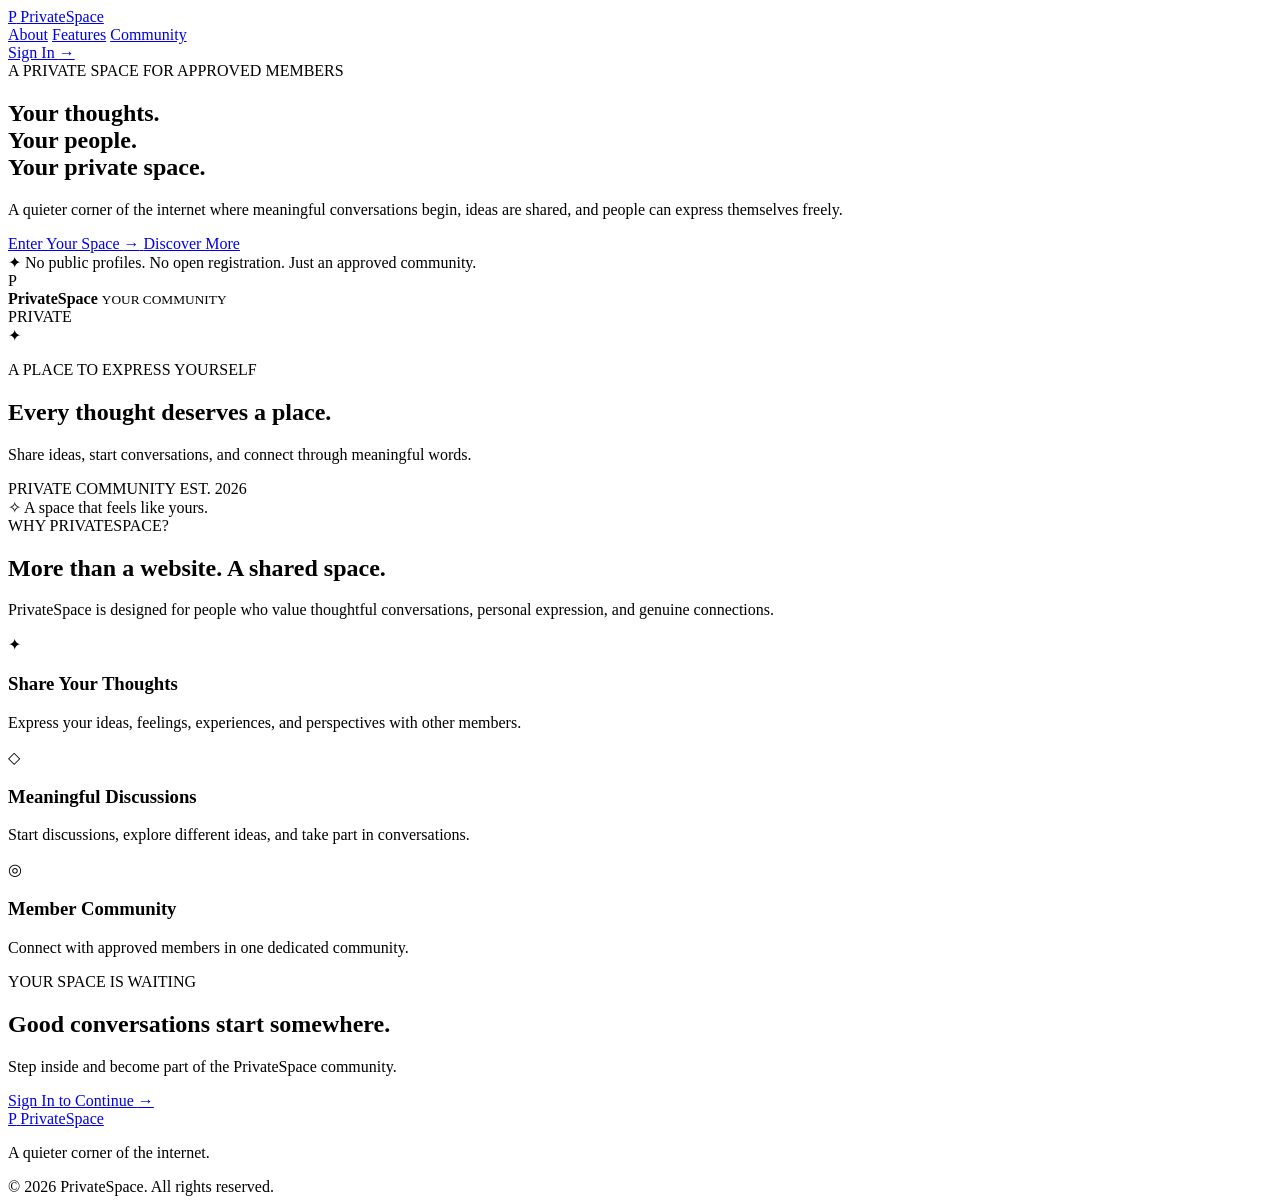
==== index.html @ 5de23e4b "Add files via upload" ====
<!DOCTYPE html>
<html lang="en">

<head>
    <meta charset="UTF-8">
    <meta name="viewport" content="width=device-width, initial-scale=1.0">

    <title>PrivateSpace | A Place of Your Own</title>

    <!-- Website font -->
    <link rel="preconnect" href="https://fonts.googleapis.com">
    <link rel="preconnect" href="https://fonts.gstatic.com" crossorigin>

    <link href="https://fonts.googleapis.com/css2?family=DM+Sans:wght@400;500;600;700&family=Playfair+Display:wght@500;600;700&display=swap" rel="stylesheet">

    <!-- Main website design -->
    <link rel="stylesheet" href="./css/style.css">
</head>

<body>

    <!-- Background lighting -->
    <div class="background-glow glow-one"></div>
    <div class="background-glow glow-two"></div>

    <!-- Main website container -->
    <div class="page-container">

        <!-- Navigation -->
        <header class="top-header">

            <a href="./index.html" class="brand">
                <span class="brand-icon">P</span>
                <span>Private<span class="brand-light">Space</span></span>
            </a>

            <nav class="navigation">
                <a href="#about">About</a>
                <a href="#features">Features</a>
                <a href="#community">Community</a>
            </nav>

            <a href="./login.html" class="header-button">
                Sign In <span>→</span>
            </a>

        </header>


        <!-- Welcome section -->
        <main>

            <section class="hero-section">

                <div class="hero-content">

                    <div class="hero-label">
                        <span class="status-dot"></span>
                        A PRIVATE SPACE FOR APPROVED MEMBERS
                    </div>

                    <h1>
                        Your thoughts.
                        <br>
                        Your people.
                        <br>
                        <span>Your private space.</span>
                    </h1>

                    <p class="hero-description">
                        A quieter corner of the internet where meaningful
                        conversations begin, ideas are shared, and people
                        can express themselves freely.
                    </p>

                    <div class="hero-actions">

                        <a href="./login.html" class="primary-button">
                            Enter Your Space
                            <span>→</span>
                        </a>

                        <a href="#about" class="secondary-button">
                            Discover More
                        </a>

                    </div>

                    <div class="hero-note">
                        <span>✦</span>
                        No public profiles. No open registration.
                        Just an approved community.
                    </div>

                </div>


                <!-- Decorative preview card -->
                <div class="hero-visual">

                    <div class="visual-glow"></div>

                    <div class="preview-card">

                        <div class="preview-top">

                            <div class="preview-brand">
                                <span class="preview-icon">P</span>
                                <div>
                                    <strong>PrivateSpace</strong>
                                    <small>YOUR COMMUNITY</small>
                                </div>
                            </div>

                            <span class="online-indicator">
                                <span></span> PRIVATE
                            </span>

                        </div>

                        <div class="preview-content">

                            <span class="preview-symbol">✦</span>

                            <p class="preview-small">
                                A PLACE TO EXPRESS YOURSELF
                            </p>

                            <h2>
                                Every thought
                                deserves a place.
                            </h2>

                            <p>
                                Share ideas, start conversations,
                                and connect through meaningful words.
                            </p>

                        </div>

                        <div class="preview-footer">
                            <span>PRIVATE COMMUNITY</span>
                            <span>EST. 2026</span>
                        </div>

                    </div>

                    <div class="floating-card">
                        <span>✧</span>
                        A space that feels like yours.
                    </div>

                </div>

            </section>


            <!-- About section -->
            <section class="about-section" id="about">

                <div class="section-heading">

                    <span class="section-label">WHY PRIVATESPACE?</span>

                    <h2>
                        More than a website.
                        <span>A shared space.</span>
                    </h2>

                    <p>
                        PrivateSpace is designed for people who value
                        thoughtful conversations, personal expression,
                        and genuine connections.
                    </p>

                </div>

            </section>


            <!-- Features section -->
            <section class="features-section" id="features">

                <div class="feature-card">

                    <div class="feature-icon">✦</div>

                    <h3>Share Your Thoughts</h3>

                    <p>
                        Express your ideas, feelings, experiences,
                        and perspectives with other members.
                    </p>

                </div>


                <div class="feature-card">

                    <div class="feature-icon">◇</div>

                    <h3>Meaningful Discussions</h3>

                    <p>
                        Start discussions, explore different ideas,
                        and take part in conversations.
                    </p>

                </div>


                <div class="feature-card">

                    <div class="feature-icon">◎</div>

                    <h3>Member Community</h3>

                    <p>
                        Connect with approved members in one
                        dedicated community.
                    </p>

                </div>

            </section>


            <!-- Community section -->
            <section class="community-section" id="community">

                <div class="community-content">

                    <span class="section-label">
                        YOUR SPACE IS WAITING
                    </span>

                    <h2>
                        Good conversations
                        start somewhere.
                    </h2>

                    <p>
                        Step inside and become part of
                        the PrivateSpace community.
                    </p>

                    <a href="./login.html" class="primary-button">
                        Sign In to Continue
                        <span>→</span>
                    </a>

                </div>

            </section>

        </main>


        <!-- Footer -->
        <footer class="page-footer">

            <a href="./index.html" class="brand">
                <span class="brand-icon">P</span>
                <span>Private<span class="brand-light">Space</span></span>
            </a>

            <p>
                A quieter corner of the internet.
            </p>

            <span class="copyright">
                © 2026 PrivateSpace. All rights reserved.
            </span>

        </footer>

    </div>

</body>
</html>
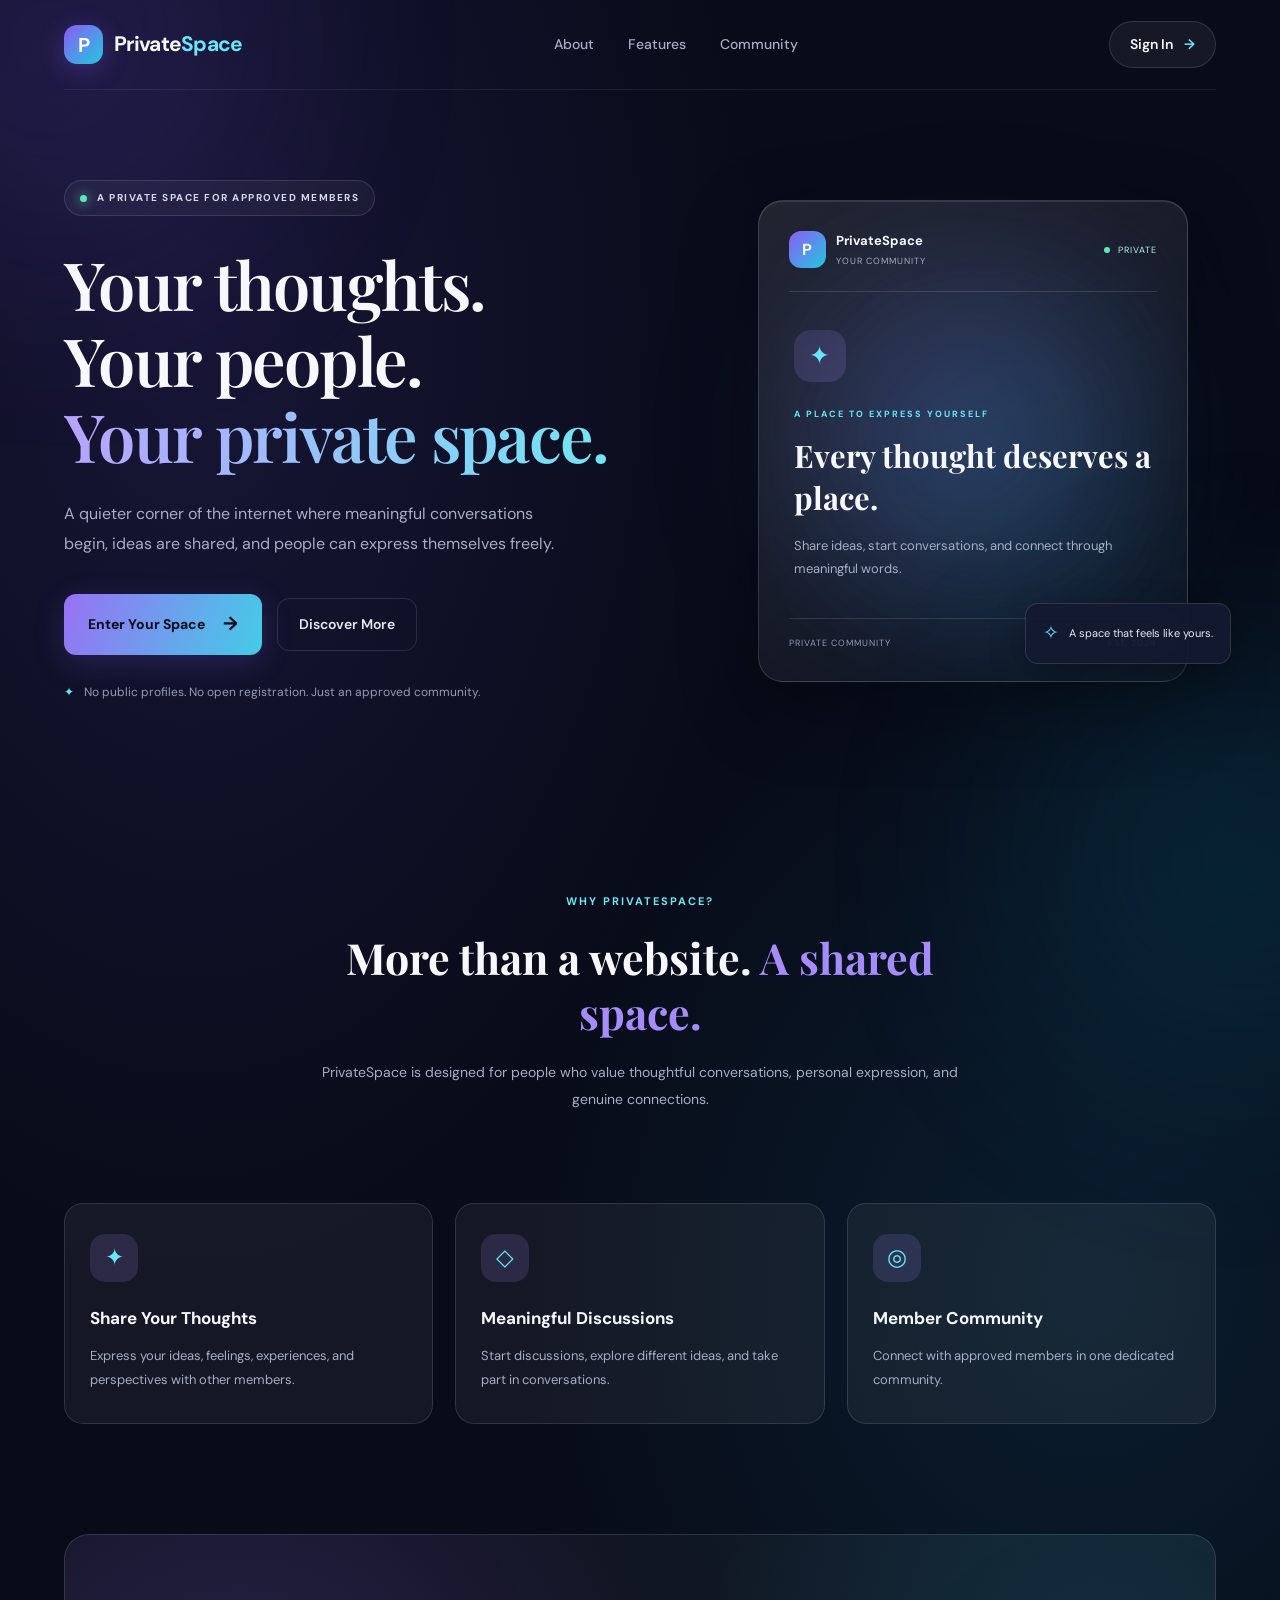
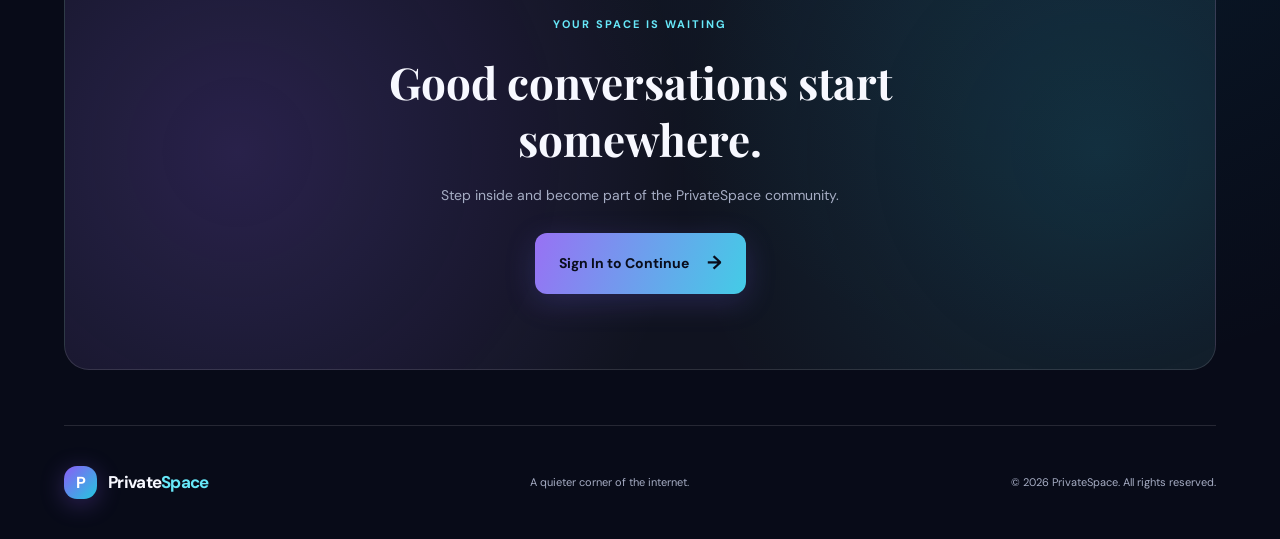
==== commit ceefaefe: "Fix HTML structure and update stylesheet link" ====
--- a/index.html
+++ b/index.html
@@ -15,7 +15,7 @@
     <link href="https://fonts.googleapis.com/css2?family=DM+Sans:wght@400;500;600;700&family=Playfair+Display:wght@500;600;700&display=swap" rel="stylesheet">
 
     <!-- Main website design -->
-    <link rel="stylesheet" href="./css/style.css">
+    <link rel="stylesheet" href="./style.css">
 </head>
 
 <body>
--- a/style.css
+++ b/style.css
@@ -0,0 +1,1053 @@
+
+/* =========================================
+   PRIVATESPACE - MAIN WEBSITE DESIGN
+   ========================================= */
+
+
+/* 1. BASIC SETTINGS */
+
+:root {
+    --background: #080b18;
+    --surface: rgba(255, 255, 255, 0.055);
+    --surface-hover: rgba(255, 255, 255, 0.09);
+    --border: rgba(255, 255, 255, 0.12);
+
+    --white: #f7f8ff;
+    --muted: #a6adc4;
+
+    --violet: #a78bfa;
+    --cyan: #67e8f9;
+
+    --font-main: 'DM Sans', sans-serif;
+    --font-heading: 'Playfair Display', serif;
+}
+
+
+* {
+    margin: 0;
+    padding: 0;
+    box-sizing: border-box;
+}
+
+
+html {
+    scroll-behavior: smooth;
+}
+
+
+body {
+    min-height: 100vh;
+    overflow-x: hidden;
+
+    background:
+        radial-gradient(
+            ellipse at 15% 15%,
+            rgba(91, 67, 185, 0.19),
+            transparent 38%
+        ),
+        radial-gradient(
+            ellipse at 85% 60%,
+            rgba(20, 150, 190, 0.13),
+            transparent 38%
+        ),
+        var(--background);
+
+    color: var(--white);
+    font-family: var(--font-main);
+    line-height: 1.6;
+}
+
+
+a {
+    color: inherit;
+    text-decoration: none;
+}
+
+
+button,
+a {
+    -webkit-tap-highlight-color: transparent;
+}
+
+
+::selection {
+    background: rgba(167, 139, 250, 0.4);
+    color: white;
+}
+
+
+/* 2. BACKGROUND LIGHTING */
+
+.background-glow {
+    position: fixed;
+    width: 420px;
+    height: 420px;
+
+    border-radius: 50%;
+    filter: blur(120px);
+
+    opacity: 0.16;
+    pointer-events: none;
+    z-index: -1;
+
+    animation: glowMove 12s ease-in-out infinite alternate;
+}
+
+
+.glow-one {
+    background: #7955e8;
+    top: -170px;
+    left: -160px;
+}
+
+
+.glow-two {
+    background: #0891b2;
+    right: -170px;
+    bottom: -170px;
+    animation-delay: 3s;
+}
+
+
+@keyframes glowMove {
+    from {
+        transform: translate(0, 0) scale(1);
+    }
+
+    to {
+        transform: translate(40px, 50px) scale(1.15);
+    }
+}
+
+
+/* 3. MAIN CONTAINER */
+
+.page-container {
+    width: min(1180px, 90%);
+    margin: auto;
+}
+
+
+/* 4. NAVIGATION */
+
+.top-header {
+    min-height: 90px;
+
+    display: flex;
+    align-items: center;
+    justify-content: space-between;
+
+    gap: 25px;
+
+    border-bottom: 1px solid rgba(255, 255, 255, 0.07);
+
+    animation: slideDown 0.8s ease both;
+}
+
+
+.brand {
+    display: inline-flex;
+    align-items: center;
+    gap: 11px;
+
+    font-size: 21px;
+    font-weight: 700;
+    letter-spacing: -0.7px;
+}
+
+
+.brand-icon {
+    width: 39px;
+    height: 39px;
+
+    display: grid;
+    place-items: center;
+
+    border-radius: 13px;
+
+    color: white;
+    font-size: 20px;
+    font-weight: 700;
+
+    background: linear-gradient(
+        135deg,
+        #8b5cf6,
+        #22c8df
+    );
+
+    box-shadow: 0 5px 25px rgba(139, 92, 246, 0.3);
+}
+
+
+.brand-light {
+    color: var(--cyan);
+}
+
+
+.navigation {
+    display: flex;
+    align-items: center;
+    gap: 34px;
+}
+
+
+.navigation a {
+    color: var(--muted);
+    font-size: 14px;
+    font-weight: 500;
+
+    transition: color 0.3s ease;
+}
+
+
+.navigation a:hover {
+    color: var(--white);
+}
+
+
+.header-button {
+    padding: 11px 20px;
+
+    border: 1px solid var(--border);
+    border-radius: 30px;
+
+    font-size: 14px;
+    font-weight: 600;
+
+    background: rgba(255, 255, 255, 0.06);
+
+    transition: all 0.3s ease;
+}
+
+
+.header-button span {
+    margin-left: 8px;
+    color: var(--cyan);
+}
+
+
+.header-button:hover {
+    background: rgba(167, 139, 250, 0.17);
+    border-color: var(--violet);
+    transform: translateY(-2px);
+}
+
+
+/* 5. HERO SECTION */
+
+.hero-section {
+    min-height: 660px;
+
+    display: grid;
+    grid-template-columns: 1.1fr 0.9fr;
+
+    align-items: center;
+    gap: 70px;
+
+    padding: 90px 0;
+}
+
+
+.hero-content {
+    animation: fadeUp 1s ease both;
+}
+
+
+.hero-label {
+    display: inline-flex;
+    align-items: center;
+    gap: 10px;
+
+    padding: 9px 15px;
+
+    border: 1px solid var(--border);
+    border-radius: 30px;
+
+    background: rgba(255, 255, 255, 0.045);
+
+    color: #d4d9ec;
+    font-size: 10px;
+    font-weight: 700;
+    letter-spacing: 1.5px;
+}
+
+
+.status-dot {
+    width: 7px;
+    height: 7px;
+
+    border-radius: 50%;
+    background: #5ee6bd;
+
+    box-shadow: 0 0 12px #5ee6bd;
+}
+
+
+.hero-content h1 {
+    margin-top: 30px;
+
+    font-family: var(--font-heading);
+    font-size: clamp(43px, 5.2vw, 68px);
+
+    font-weight: 600;
+    line-height: 1.14;
+    letter-spacing: -1.7px;
+}
+
+
+.hero-content h1 span {
+    background: linear-gradient(
+        100deg,
+        #b9a2ff,
+        #70e6f4
+    );
+
+    background-clip: text;
+    -webkit-background-clip: text;
+    color: transparent;
+}
+
+
+.hero-description {
+    max-width: 510px;
+
+    margin-top: 25px;
+
+    color: var(--muted);
+    font-size: 16px;
+    line-height: 1.9;
+}
+
+
+.hero-actions {
+    display: flex;
+    align-items: center;
+    flex-wrap: wrap;
+    gap: 15px;
+
+    margin-top: 35px;
+}
+
+
+/* 6. BUTTONS */
+
+.primary-button {
+    display: inline-flex;
+    align-items: center;
+    justify-content: center;
+    gap: 18px;
+
+    padding: 15px 24px;
+
+    border-radius: 12px;
+
+    background: linear-gradient(
+        110deg,
+        #9871f4,
+        #43cce6
+    );
+
+    color: #090d1c;
+    font-size: 14px;
+    font-weight: 700;
+
+    box-shadow: 0 8px 30px rgba(112, 100, 235, 0.22);
+
+    transition: all 0.3s ease;
+}
+
+
+.primary-button span {
+    font-size: 19px;
+    transition: transform 0.3s ease;
+}
+
+
+.primary-button:hover {
+    transform: translateY(-4px);
+    box-shadow: 0 12px 35px rgba(112, 100, 235, 0.35);
+}
+
+
+.primary-button:hover span {
+    transform: translateX(5px);
+}
+
+
+.secondary-button {
+    padding: 14px 21px;
+
+    border: 1px solid var(--border);
+    border-radius: 12px;
+
+    color: #e4e7f4;
+    font-size: 14px;
+    font-weight: 600;
+
+    transition: all 0.3s ease;
+}
+
+
+.secondary-button:hover {
+    background: var(--surface-hover);
+    border-color: var(--violet);
+}
+
+
+.hero-note {
+    margin-top: 28px;
+
+    color: #939bb5;
+    font-size: 12px;
+}
+
+
+.hero-note span {
+    margin-right: 7px;
+    color: var(--cyan);
+}
+
+
+/* 7. HERO PREVIEW CARD */
+
+.hero-visual {
+    position: relative;
+
+    display: flex;
+    align-items: center;
+    justify-content: center;
+
+    min-height: 420px;
+
+    animation: fadeIn 1.2s ease both;
+}
+
+
+.visual-glow {
+    position: absolute;
+
+    width: 280px;
+    height: 280px;
+
+    border-radius: 50%;
+
+    background: linear-gradient(
+        135deg,
+        #8b5cf6,
+        #06b6d4
+    );
+
+    filter: blur(100px);
+    opacity: 0.25;
+}
+
+
+.preview-card {
+    position: relative;
+    z-index: 1;
+
+    width: 100%;
+    max-width: 430px;
+
+    padding: 30px;
+
+    border: 1px solid rgba(255, 255, 255, 0.15);
+    border-radius: 25px;
+
+    background: linear-gradient(
+        145deg,
+        rgba(255, 255, 255, 0.105),
+        rgba(255, 255, 255, 0.025)
+    );
+
+    backdrop-filter: blur(25px);
+    -webkit-backdrop-filter: blur(25px);
+
+    box-shadow:
+        0 25px 80px rgba(0, 0, 0, 0.28),
+        inset 0 1px 0 rgba(255, 255, 255, 0.1);
+
+    animation: floating 6s ease-in-out infinite;
+}
+
+
+.preview-top,
+.preview-brand {
+    display: flex;
+    align-items: center;
+}
+
+
+.preview-top {
+    justify-content: space-between;
+    gap: 10px;
+
+    padding-bottom: 23px;
+
+    border-bottom: 1px solid var(--border);
+}
+
+
+.preview-brand {
+    gap: 10px;
+}
+
+
+.preview-icon {
+    width: 37px;
+    height: 37px;
+
+    display: grid;
+    place-items: center;
+
+    border-radius: 12px;
+
+    background: linear-gradient(
+        135deg,
+        #8b5cf6,
+        #22c8df
+    );
+
+    font-weight: 700;
+}
+
+
+.preview-brand strong {
+    display: block;
+    font-size: 13px;
+}
+
+
+.preview-brand small {
+    display: block;
+    margin-top: 2px;
+
+    color: var(--muted);
+    font-size: 9px;
+    letter-spacing: 1px;
+}
+
+
+.online-indicator {
+    color: #b7f4e0;
+    font-size: 9px;
+    letter-spacing: 1px;
+}
+
+
+.online-indicator span {
+    display: inline-block;
+
+    width: 6px;
+    height: 6px;
+
+    margin-right: 5px;
+
+    border-radius: 50%;
+    background: #5ee6bd;
+}
+
+
+.preview-content {
+    padding: 38px 5px;
+}
+
+
+.preview-symbol {
+    width: 52px;
+    height: 52px;
+
+    display: grid;
+    place-items: center;
+
+    border-radius: 17px;
+
+    background: rgba(167, 139, 250, 0.16);
+    color: var(--cyan);
+
+    font-size: 25px;
+}
+
+
+.preview-small {
+    margin-top: 25px;
+
+    color: var(--cyan);
+    font-size: 9px;
+    font-weight: 700;
+    letter-spacing: 2px;
+}
+
+
+.preview-content h2 {
+    margin-top: 13px;
+
+    font-family: var(--font-heading);
+    font-size: 31px;
+    line-height: 1.35;
+}
+
+
+.preview-content > p:last-child {
+    margin-top: 15px;
+
+    color: var(--muted);
+    font-size: 13px;
+    line-height: 1.8;
+}
+
+
+.preview-footer {
+    display: flex;
+    justify-content: space-between;
+    gap: 10px;
+
+    padding-top: 17px;
+
+    border-top: 1px solid var(--border);
+
+    color: #929ab3;
+    font-size: 9px;
+    letter-spacing: 1px;
+}
+
+
+/* 8. FLOATING MESSAGE */
+
+.floating-card {
+    position: absolute;
+    z-index: 2;
+
+    right: -15px;
+    bottom: 18px;
+
+    display: flex;
+    align-items: center;
+    gap: 10px;
+
+    padding: 14px 17px;
+
+    border: 1px solid var(--border);
+    border-radius: 13px;
+
+    background: rgba(20, 25, 47, 0.92);
+    backdrop-filter: blur(15px);
+
+    color: #e6e8f7;
+    font-size: 11px;
+
+    box-shadow: 0 12px 35px rgba(0, 0, 0, 0.3);
+
+    animation: floating 5s ease-in-out infinite reverse;
+}
+
+
+.floating-card span {
+    color: var(--cyan);
+    font-size: 19px;
+}
+
+
+/* 9. ABOUT SECTION */
+
+.about-section {
+    padding: 95px 0 50px;
+    text-align: center;
+}
+
+
+.section-heading {
+    max-width: 680px;
+    margin: auto;
+}
+
+
+.section-label {
+    color: var(--cyan);
+    font-size: 11px;
+    font-weight: 700;
+    letter-spacing: 2px;
+}
+
+
+.section-heading h2 {
+    margin-top: 17px;
+
+    font-family: var(--font-heading);
+    font-size: clamp(30px, 4vw, 43px);
+    line-height: 1.3;
+}
+
+
+.section-heading h2 span {
+    color: var(--violet);
+}
+
+
+.section-heading p {
+    margin-top: 18px;
+
+    color: var(--muted);
+    font-size: 14px;
+    line-height: 1.9;
+}
+
+
+/* 10. FEATURES */
+
+.features-section {
+    display: grid;
+    grid-template-columns: repeat(3, 1fr);
+    gap: 22px;
+
+    padding: 40px 0 110px;
+}
+
+
+.feature-card {
+    padding: 30px 25px;
+
+    border: 1px solid var(--border);
+    border-radius: 19px;
+
+    background: var(--surface);
+
+    transition: all 0.35s ease;
+
+    animation: fadeUp 0.8s ease both;
+}
+
+
+.feature-card:nth-child(2) {
+    animation-delay: 0.15s;
+}
+
+
+.feature-card:nth-child(3) {
+    animation-delay: 0.3s;
+}
+
+
+.feature-card:hover {
+    transform: translateY(-9px);
+
+    background: var(--surface-hover);
+
+    border-color: rgba(167, 139, 250, 0.5);
+
+    box-shadow: 0 18px 45px rgba(0, 0, 0, 0.2);
+}
+
+
+.feature-icon {
+    width: 48px;
+    height: 48px;
+
+    display: grid;
+    place-items: center;
+
+    border-radius: 15px;
+
+    background: rgba(167, 139, 250, 0.15);
+    color: var(--cyan);
+
+    font-size: 23px;
+}
+
+
+.feature-card h3 {
+    margin-top: 23px;
+    font-size: 17px;
+}
+
+
+.feature-card p {
+    margin-top: 12px;
+
+    color: var(--muted);
+    font-size: 13px;
+    line-height: 1.9;
+}
+
+
+/* 11. COMMUNITY SECTION */
+
+.community-section {
+    position: relative;
+    overflow: hidden;
+
+    padding: 75px 25px;
+
+    border: 1px solid var(--border);
+    border-radius: 25px;
+
+    background:
+        radial-gradient(
+            circle at 15% 50%,
+            rgba(139, 92, 246, 0.2),
+            transparent 45%
+        ),
+        radial-gradient(
+            circle at 90% 50%,
+            rgba(34, 211, 238, 0.12),
+            transparent 40%
+        ),
+        rgba(255, 255, 255, 0.035);
+
+    text-align: center;
+}
+
+
+.community-content {
+    position: relative;
+    z-index: 1;
+    max-width: 600px;
+    margin: auto;
+}
+
+
+.community-content h2 {
+    margin-top: 17px;
+
+    font-family: var(--font-heading);
+    font-size: clamp(30px, 4vw, 44px);
+    line-height: 1.3;
+}
+
+
+.community-content p {
+    margin: 17px 0 27px;
+
+    color: var(--muted);
+    font-size: 14px;
+}
+
+
+/* 12. FOOTER */
+
+.page-footer {
+    display: flex;
+    align-items: center;
+    justify-content: space-between;
+    flex-wrap: wrap;
+
+    gap: 20px;
+
+    padding: 40px 0;
+    margin-top: 55px;
+
+    border-top: 1px solid var(--border);
+}
+
+
+.page-footer .brand {
+    font-size: 17px;
+}
+
+
+.page-footer .brand-icon {
+    width: 33px;
+    height: 33px;
+    font-size: 16px;
+}
+
+
+.page-footer p,
+.copyright {
+    color: var(--muted);
+    font-size: 11px;
+}
+
+
+/* 13. ANIMATIONS */
+
+@keyframes fadeUp {
+    from {
+        opacity: 0;
+        transform: translateY(30px);
+    }
+
+    to {
+        opacity: 1;
+        transform: translateY(0);
+    }
+}
+
+
+@keyframes fadeIn {
+    from {
+        opacity: 0;
+    }
+
+    to {
+        opacity: 1;
+    }
+}
+
+
+@keyframes slideDown {
+    from {
+        opacity: 0;
+        transform: translateY(-20px);
+    }
+
+    to {
+        opacity: 1;
+        transform: translateY(0);
+    }
+}
+
+
+@keyframes floating {
+    0%, 100% {
+        transform: translateY(0);
+    }
+
+    50% {
+        transform: translateY(-12px);
+    }
+}
+
+
+/* 14. TABLET DESIGN */
+
+@media (max-width: 900px) {
+
+    .hero-section {
+        grid-template-columns: 1fr 0.9fr;
+        gap: 30px;
+    }
+
+    .hero-content h1 {
+        font-size: 47px;
+    }
+
+    .floating-card {
+        right: -5px;
+    }
+
+    .navigation {
+        gap: 18px;
+    }
+
+}
+
+
+/* 15. MOBILE DESIGN */
+
+@media (max-width: 650px) {
+
+    .page-container {
+        width: 90%;
+    }
+
+    .top-header {
+        min-height: 75px;
+        flex-wrap: wrap;
+        gap: 12px;
+    }
+
+    .brand {
+        font-size: 18px;
+    }
+
+    .brand-icon {
+        width: 35px;
+        height: 35px;
+    }
+
+    .navigation {
+        order: 3;
+        width: 100%;
+
+        justify-content: center;
+        gap: 25px;
+
+        padding: 12px 0 17px;
+    }
+
+    .navigation a {
+        font-size: 12px;
+    }
+
+    .header-button {
+        padding: 9px 14px;
+        font-size: 12px;
+    }
+
+    .hero-section {
+        grid-template-columns: 1fr;
+        gap: 45px;
+
+        padding: 65px 0 55px;
+    }
+
+    .hero-content h1 {
+        font-size: clamp(40px, 10vw, 53px);
+    }
+
+    .hero-description {
+        font-size: 14px;
+    }
+
+    .hero-visual {
+        min-height: 370px;
+    }
+
+    .preview-card {
+        max-width: 390px;
+        padding: 24px;
+    }
+
+    .preview-content h2 {
+        font-size: 27px;
+    }
+
+    .floating-card {
+        right: 0;
+        bottom: 0;
+    }
+
+    .about-section {
+        padding-top: 65px;
+    }
+
+    .features-section {
+        grid-template-columns: 1fr;
+        gap: 15px;
+
+        padding-bottom: 70px;
+    }
+
+    .feature-card {
+        padding: 25px;
+    }
+
+    .community-section {
+        padding: 60px 20px;
+    }
+
+    .page-footer {
+        flex-direction: column;
+        text-align: center;
+
+        gap: 13px;
+    }
+
+}
+
+
+/* 16. REDUCE ANIMATION IF REQUESTED */
+
+@media (prefers-reduced-motion: reduce) {
+
+    *,
+    *::before,
+    *::after {
+        animation-duration: 0.01ms !important;
+        animation-iteration-count: 1 !important;
+        scroll-behavior: auto !important;
+        transition-duration: 0.01ms !important;
+    }
+
+}
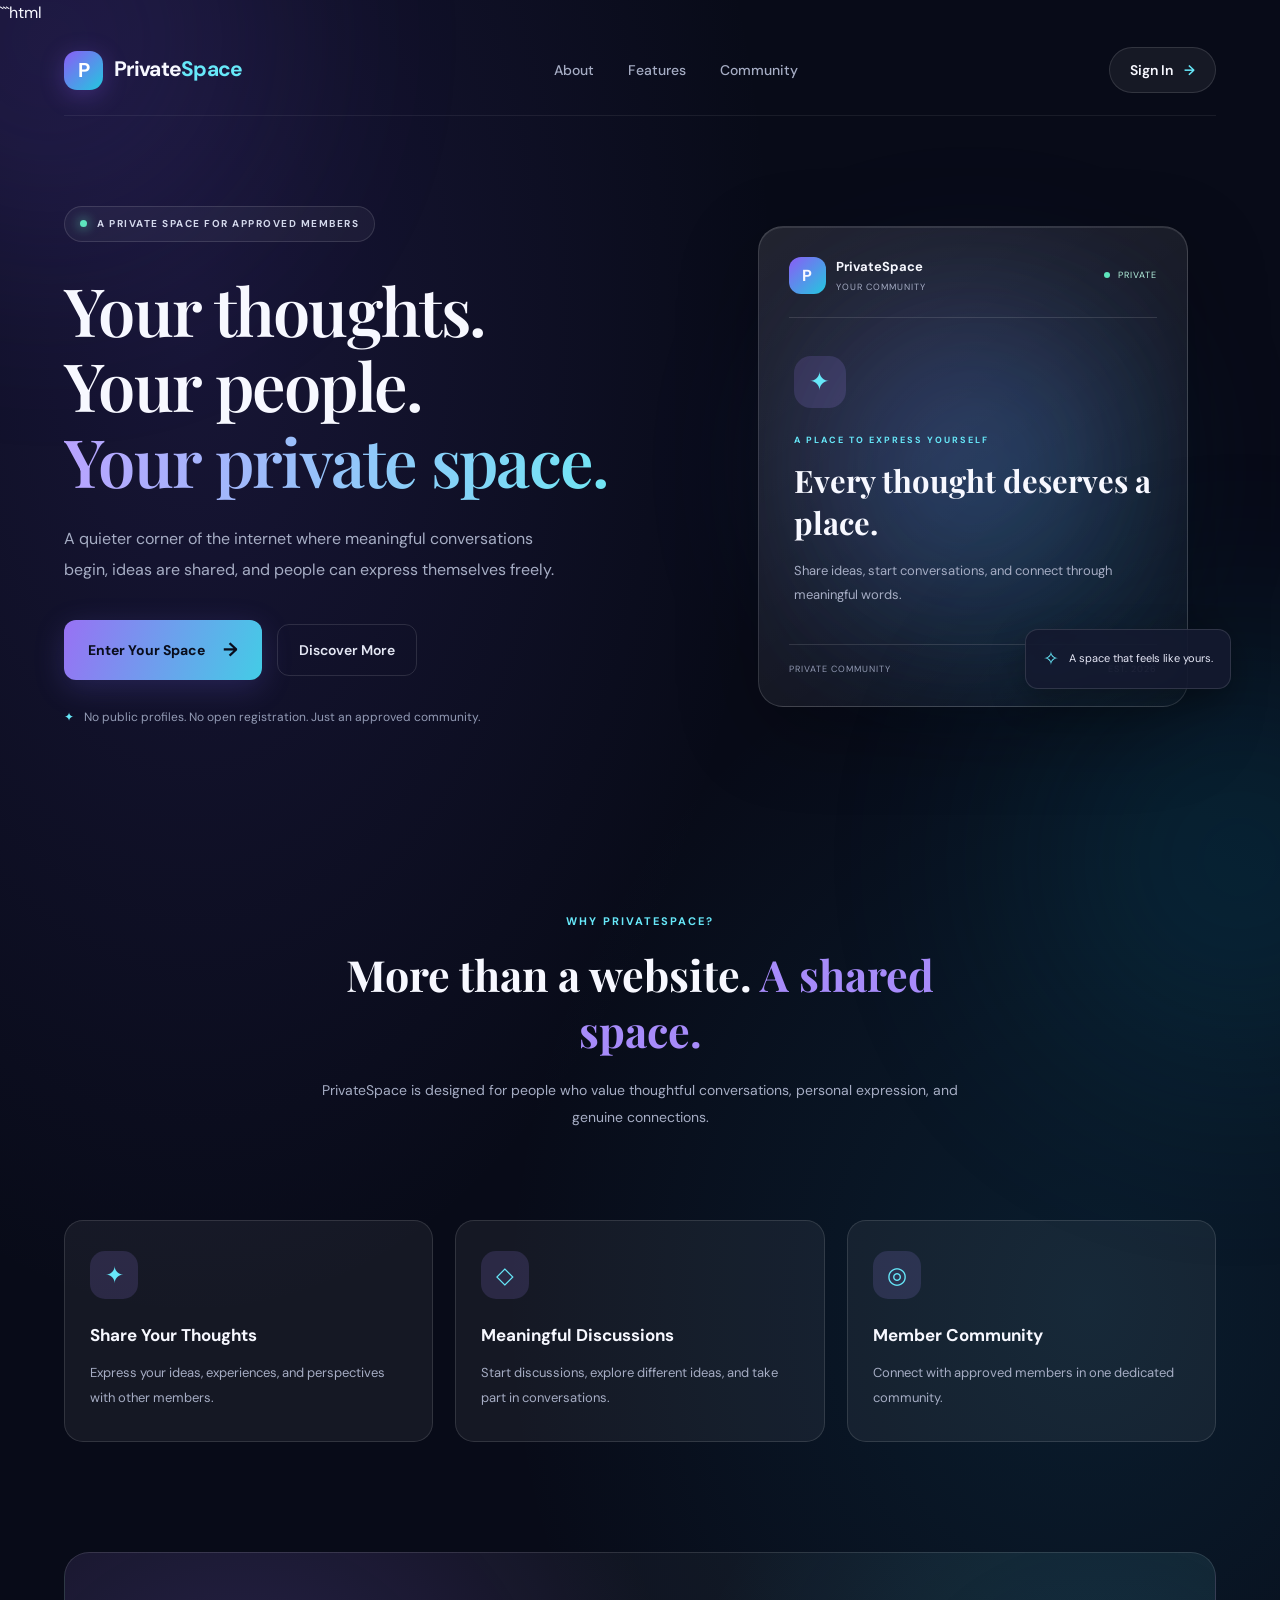
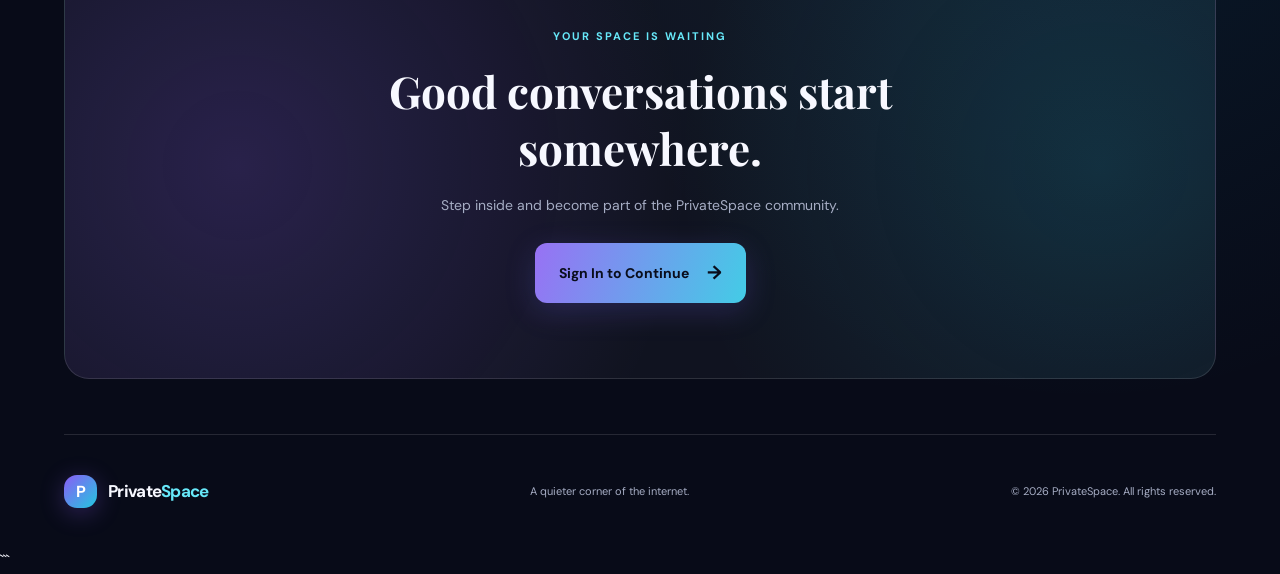
==== commit 2502b364: "Enhance index.html with meta tags and accessibility Added meta tags for description and theme color," ====
--- a/index.html
+++ b/index.html
@@ -1,4 +1,4 @@
-
+```html
 <!DOCTYPE html>
 <html lang="en">
 
@@ -6,50 +6,62 @@
     <meta charset="UTF-8">
     <meta name="viewport" content="width=device-width, initial-scale=1.0">
 
+    <meta name="description" content="PrivateSpace is a private community for meaningful conversations, sharing ideas, and connecting with approved members.">
+
+    <meta name="theme-color" content="#080b18">
+
     <title>PrivateSpace | A Place of Your Own</title>
 
-    <!-- Website font -->
+    <!-- Website fonts -->
     <link rel="preconnect" href="https://fonts.googleapis.com">
     <link rel="preconnect" href="https://fonts.gstatic.com" crossorigin>
 
-    <link href="https://fonts.googleapis.com/css2?family=DM+Sans:wght@400;500;600;700&family=Playfair+Display:wght@500;600;700&display=swap" rel="stylesheet">
-
-    <!-- Main website design -->
+    <link
+        href="https://fonts.googleapis.com/css2?family=DM+Sans:wght@400;500;600;700&family=Playfair+Display:wght@500;600;700&display=swap"
+        rel="stylesheet">
+
+    <!-- Main stylesheet -->
     <link rel="stylesheet" href="./style.css">
 </head>
 
 <body>
 
-    <!-- Background lighting -->
-    <div class="background-glow glow-one"></div>
-    <div class="background-glow glow-two"></div>
-
-    <!-- Main website container -->
+    <!-- Background lighting effects -->
+    <div class="background-glow glow-one" aria-hidden="true"></div>
+    <div class="background-glow glow-two" aria-hidden="true"></div>
+
     <div class="page-container">
 
-        <!-- Navigation -->
+        <!-- ================= HEADER ================= -->
+
         <header class="top-header">
 
-            <a href="./index.html" class="brand">
+            <a href="./index.html" class="brand" aria-label="PrivateSpace home">
                 <span class="brand-icon">P</span>
-                <span>Private<span class="brand-light">Space</span></span>
+
+                <span>
+                    Private<span class="brand-light">Space</span>
+                </span>
             </a>
 
-            <nav class="navigation">
+            <nav class="navigation" aria-label="Main navigation">
                 <a href="#about">About</a>
                 <a href="#features">Features</a>
                 <a href="#community">Community</a>
             </nav>
 
             <a href="./login.html" class="header-button">
-                Sign In <span>→</span>
+                Sign In <span aria-hidden="true">→</span>
             </a>
 
         </header>
 
 
-        <!-- Welcome section -->
+        <!-- ================= MAIN CONTENT ================= -->
+
         <main>
+
+            <!-- HERO SECTION -->
 
             <section class="hero-section">
 
@@ -78,7 +90,7 @@
 
                         <a href="./login.html" class="primary-button">
                             Enter Your Space
-                            <span>→</span>
+                            <span aria-hidden="true">→</span>
                         </a>
 
                         <a href="#about" class="secondary-button">
@@ -88,7 +100,7 @@
                     </div>
 
                     <div class="hero-note">
-                        <span>✦</span>
+                        <span aria-hidden="true">✦</span>
                         No public profiles. No open registration.
                         Just an approved community.
                     </div>
@@ -96,21 +108,25 @@
                 </div>
 
 
-                <!-- Decorative preview card -->
-                <div class="hero-visual">
-
-                    <div class="visual-glow"></div>
+                <!-- Decorative preview -->
+
+                <div class="hero-visual" aria-label="PrivateSpace community preview">
+
+                    <div class="visual-glow" aria-hidden="true"></div>
 
                     <div class="preview-card">
 
                         <div class="preview-top">
 
                             <div class="preview-brand">
+
                                 <span class="preview-icon">P</span>
+
                                 <div>
                                     <strong>PrivateSpace</strong>
                                     <small>YOUR COMMUNITY</small>
                                 </div>
+
                             </div>
 
                             <span class="online-indicator">
@@ -118,6 +134,7 @@
                             </span>
 
                         </div>
+
 
                         <div class="preview-content">
 
@@ -139,6 +156,7 @@
 
                         </div>
 
+
                         <div class="preview-footer">
                             <span>PRIVATE COMMUNITY</span>
                             <span>EST. 2026</span>
@@ -146,8 +164,9 @@
 
                     </div>
 
+
                     <div class="floating-card">
-                        <span>✧</span>
+                        <span aria-hidden="true">✧</span>
                         A space that feels like yours.
                     </div>
 
@@ -156,12 +175,15 @@
             </section>
 
 
-            <!-- About section -->
+            <!-- ABOUT SECTION -->
+
             <section class="about-section" id="about">
 
                 <div class="section-heading">
 
-                    <span class="section-label">WHY PRIVATESPACE?</span>
+                    <span class="section-label">
+                        WHY PRIVATESPACE?
+                    </span>
 
                     <h2>
                         More than a website.
@@ -179,26 +201,27 @@
             </section>
 
 
-            <!-- Features section -->
+            <!-- FEATURES SECTION -->
+
             <section class="features-section" id="features">
 
-                <div class="feature-card">
-
-                    <div class="feature-icon">✦</div>
+                <article class="feature-card">
+
+                    <div class="feature-icon" aria-hidden="true">✦</div>
 
                     <h3>Share Your Thoughts</h3>
 
                     <p>
-                        Express your ideas, feelings, experiences,
+                        Express your ideas, experiences,
                         and perspectives with other members.
                     </p>
 
-                </div>
-
-
-                <div class="feature-card">
-
-                    <div class="feature-icon">◇</div>
+                </article>
+
+
+                <article class="feature-card">
+
+                    <div class="feature-icon" aria-hidden="true">◇</div>
 
                     <h3>Meaningful Discussions</h3>
 
@@ -207,12 +230,12 @@
                         and take part in conversations.
                     </p>
 
-                </div>
-
-
-                <div class="feature-card">
-
-                    <div class="feature-icon">◎</div>
+                </article>
+
+
+                <article class="feature-card">
+
+                    <div class="feature-icon" aria-hidden="true">◎</div>
 
                     <h3>Member Community</h3>
 
@@ -221,12 +244,13 @@
                         dedicated community.
                     </p>
 
-                </div>
+                </article>
 
             </section>
 
 
-            <!-- Community section -->
+            <!-- COMMUNITY SECTION -->
+
             <section class="community-section" id="community">
 
                 <div class="community-content">
@@ -247,7 +271,7 @@
 
                     <a href="./login.html" class="primary-button">
                         Sign In to Continue
-                        <span>→</span>
+                        <span aria-hidden="true">→</span>
                     </a>
 
                 </div>
@@ -257,12 +281,18 @@
         </main>
 
 
-        <!-- Footer -->
+        <!-- ================= FOOTER ================= -->
+
         <footer class="page-footer">
 
-            <a href="./index.html" class="brand">
+            <a href="./index.html" class="brand" aria-label="PrivateSpace home">
+
                 <span class="brand-icon">P</span>
-                <span>Private<span class="brand-light">Space</span></span>
+
+                <span>
+                    Private<span class="brand-light">Space</span>
+                </span>
+
             </a>
 
             <p>
@@ -279,3 +309,4 @@
 
 </body>
 </html>
+```
